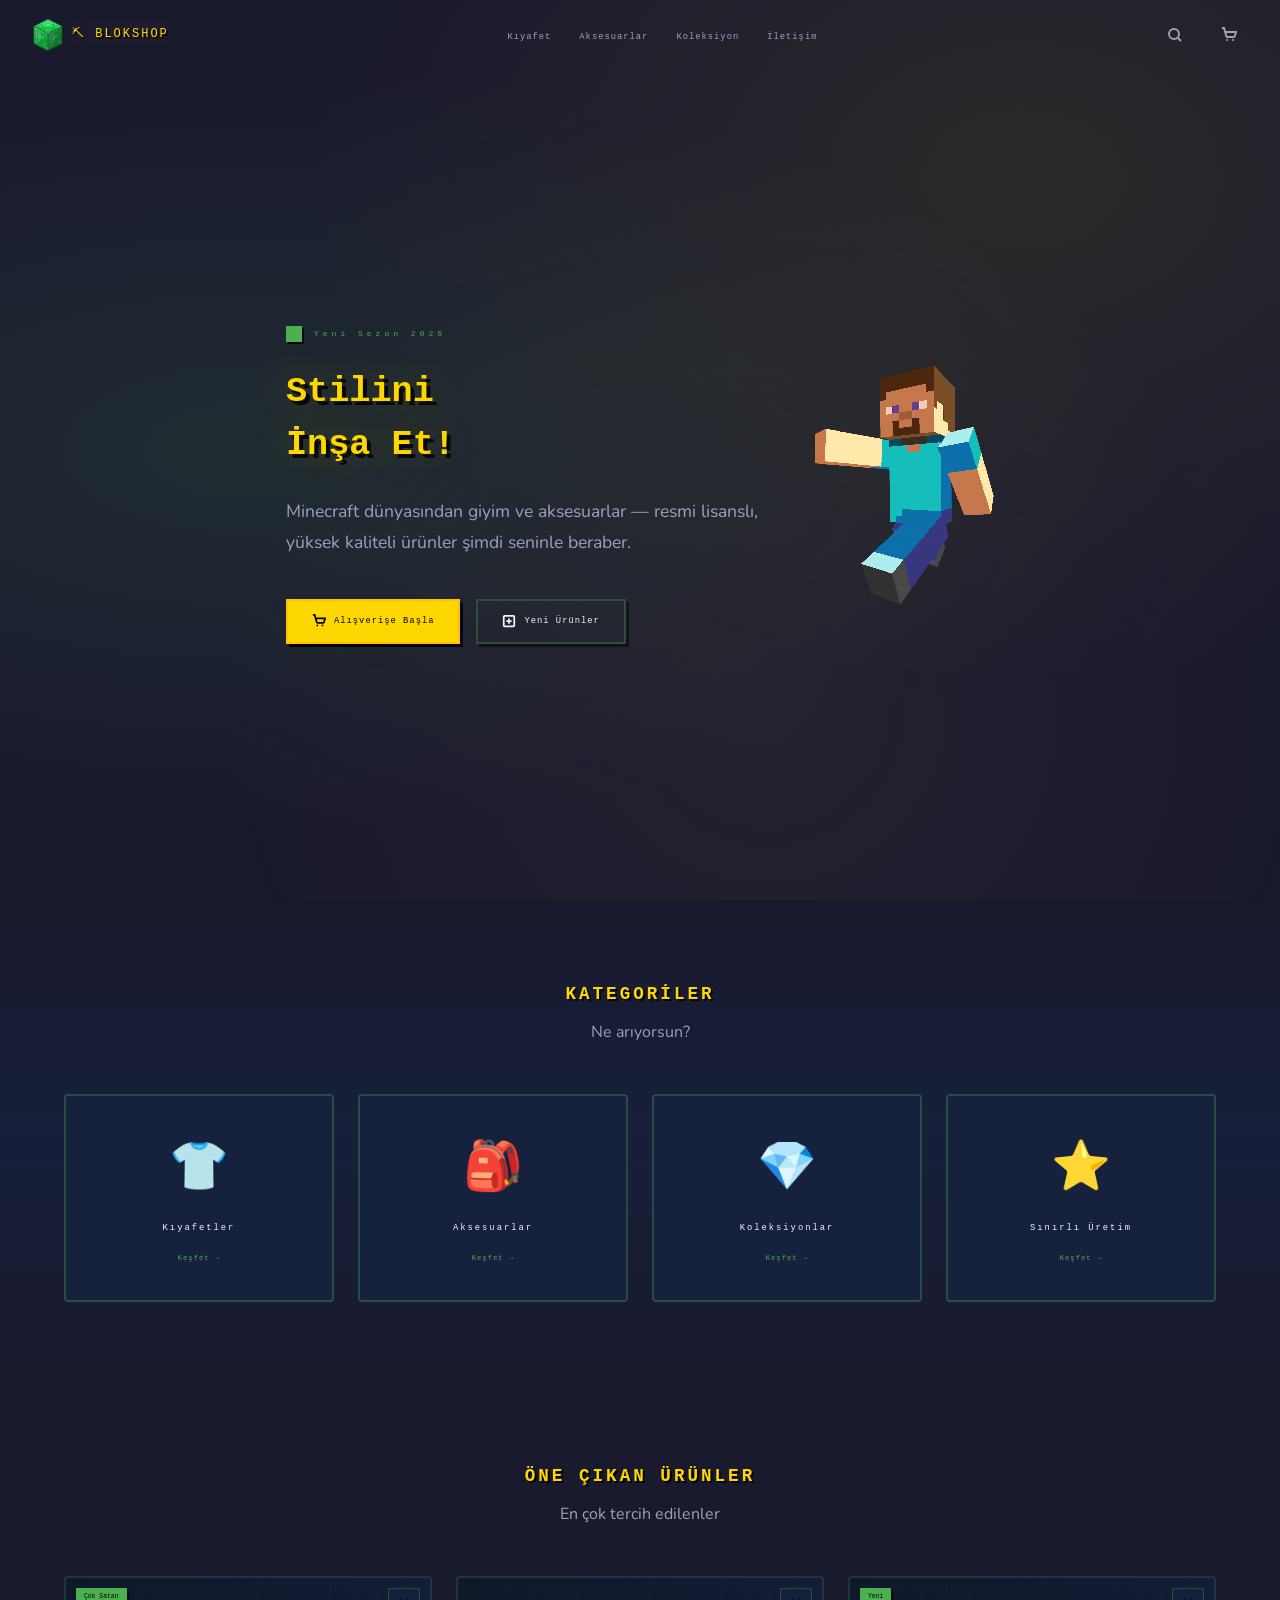
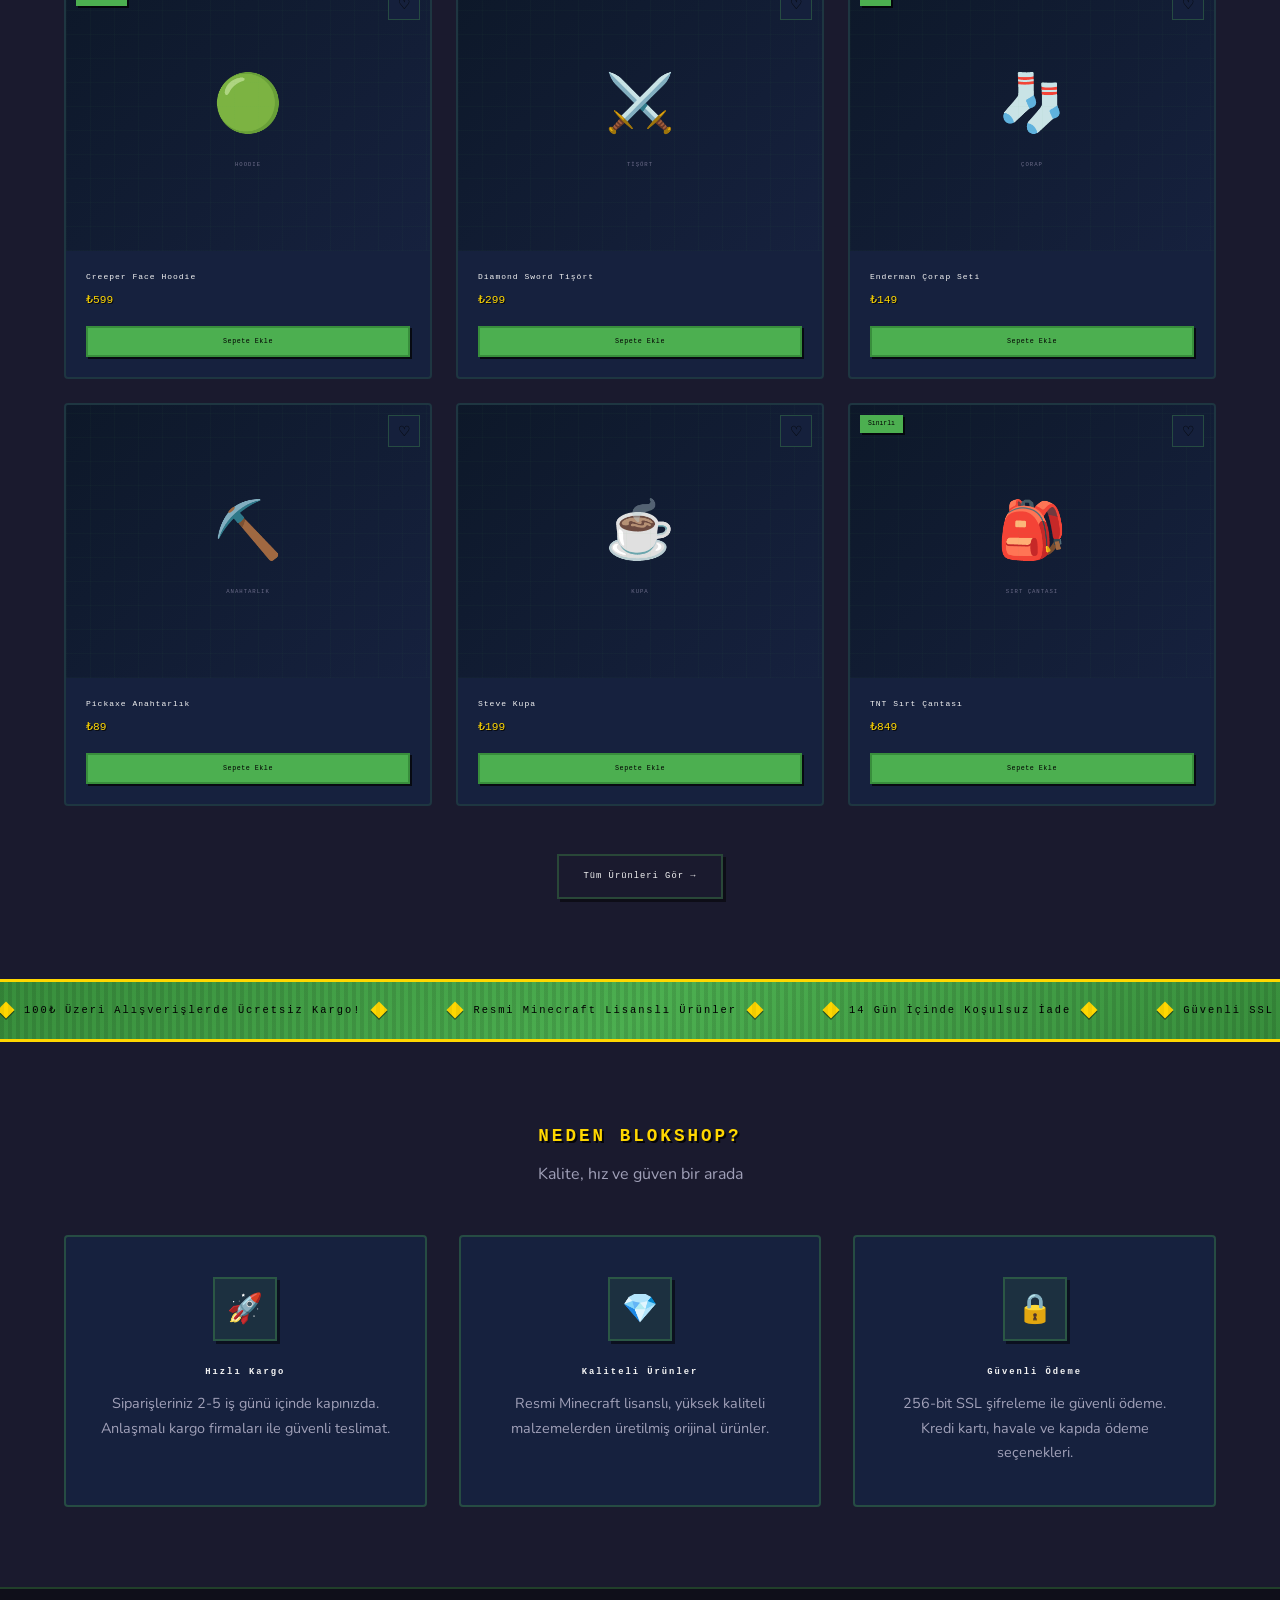
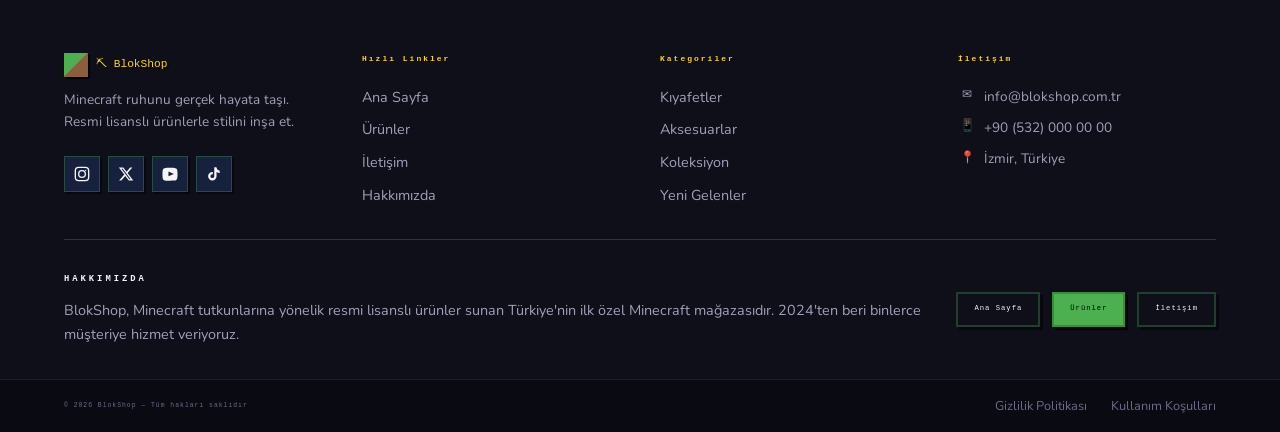
==== index.html @ ea0b8dc5 "Add files via upload" ====
<!DOCTYPE html>
<html lang="tr">
<head>
  <meta charset="UTF-8" />
  <meta name="viewport" content="width=device-width, initial-scale=1.0" />
  <title>BlokShop — Minecraft Temalı Mağaza</title>
  <meta name="description" content="Minecraft dünyasından ilham alınmış giyim ve aksesuarlar. T-shirt, hoodie, şapka, figür ve daha fazlası." />
  <link rel="preconnect" href="https://fonts.googleapis.com" />
  <link rel="preconnect" href="https://fonts.gstatic.com" crossorigin />
  <link href="https://fonts.googleapis.com/css2?family=Press+Start+2P&family=Nunito:wght@400;600;700;800&display=swap" rel="stylesheet" />
  <link rel="stylesheet" href="styles.css" />
</head>
<body id="page-home">

<!-- Pixel Block Rain Background -->
<div class="pixel-rain" aria-hidden="true"></div>

<!-- ===== NAVBAR ===== -->
<nav class="navbar">
  <a href="index.html" class="nav-logo" aria-label="BlokShop Ana Sayfa">
    <span class="logo-icon" aria-hidden="true"></span>
    ⛏ BLOKSHOP
  </a>

  <ul class="nav-links" role="navigation" aria-label="Ana menü">
    <li><a href="index.html#kategoriler">Kıyafet</a></li>
    <li><a href="index.html#kategoriler">Aksesuarlar</a></li>
    <li><a href="urunler.html">Koleksiyon</a></li>
    <li><a href="iletisim.html">İletişim</a></li>
  </ul>

  <div class="nav-actions">
    <button class="nav-btn" aria-label="Arama">
      <svg width="16" height="16" viewBox="0 0 16 16" fill="none" stroke="currentColor" stroke-width="2">
        <circle cx="7" cy="7" r="5"/><line x1="11" y1="11" x2="14" y2="14"/>
      </svg>
    </button>
    <button class="nav-btn" aria-label="Sepet">
      <svg width="16" height="16" viewBox="0 0 16 16" fill="none" stroke="currentColor" stroke-width="2">
        <path d="M1 1h2l2.4 8.4a1 1 0 0 0 1 .6h6.3a1 1 0 0 0 1-.7L15 5H4"/>
        <circle cx="6" cy="13" r="1" fill="currentColor" stroke="none"/>
        <circle cx="12" cy="13" r="1" fill="currentColor" stroke="none"/>
      </svg>
      <span class="cart-badge" style="display:none">0</span>
    </button>
    <button class="hamburger" aria-label="Menüyü aç/kapat" aria-expanded="false">
      <span></span><span></span><span></span>
    </button>
  </div>
</nav>

<!-- Mobile Nav -->
<div class="mobile-nav" role="navigation" aria-label="Mobil menü">
  <a href="index.html">Ana Sayfa</a>
  <a href="urunler.html">Ürünler</a>
  <a href="iletisim.html">İletişim</a>
</div>

<!-- ===== HERO ===== -->
<section class="hero">
  <div class="container">
    <div class="hero-content">
      <div class="hero-text">
        <p class="kicker">Yeni Sezon 2026</p>
        <h1 class="hero-title">Stilini<br>İnşa Et!</h1>
        <p class="hero-desc">
          Minecraft dünyasından giyim ve aksesuarlar — resmi lisanslı, yüksek kaliteli ürünler şimdi seninle beraber.
        </p>
        <div class="hero-actions">
          <a href="urunler.html" class="btn btn-gold">
            <svg width="14" height="14" viewBox="0 0 16 16" fill="none" stroke="currentColor" stroke-width="2"><path d="M1 1h2l2.4 8.4a1 1 0 0 0 1 .6h6.3a1 1 0 0 0 1-.7L15 5H4"/><circle cx="6" cy="13" r="1" fill="currentColor" stroke="none"/><circle cx="12" cy="13" r="1" fill="currentColor" stroke="none"/></svg>
            Alışverişe Başla
          </a>
          <a href="urunler.html" class="btn btn-outline">
            <svg width="14" height="14" viewBox="0 0 16 16" fill="none" stroke="currentColor" stroke-width="2"><rect x="2" y="2" width="12" height="12" rx="1"/><path d="M8 5v6M5 8h6"/></svg>
            Yeni Ürünler
          </a>
        </div>
      </div>

      <!-- Minecraft Character -->
      <div class="hero-character" aria-hidden="true">
        <img src="mc-char.png" alt="Minecraft Steve" class="mc-char-img">
      </div>
    </div>
  </div>
</section>

<!-- ===== KATEGORİLER ===== -->
<section class="categories" id="kategoriler">
  <div class="container">
    <h2 class="section-title">KATEGORİLER</h2>
    <p class="section-subtitle">Ne arıyorsun?</p>
    <div class="categories-grid">
      <a href="urunler.html?cat=kiyafet" class="category-card">
        <span class="category-icon">👕</span>
        <p class="category-name">Kıyafetler</p>
        <span class="category-link">Keşfet →</span>
      </a>
      <a href="urunler.html?cat=aksesuar" class="category-card">
        <span class="category-icon">🎒</span>
        <p class="category-name">Aksesuarlar</p>
        <span class="category-link">Keşfet →</span>
      </a>
      <a href="urunler.html?cat=koleksiyon" class="category-card">
        <span class="category-icon">💎</span>
        <p class="category-name">Koleksiyonlar</p>
        <span class="category-link">Keşfet →</span>
      </a>
      <a href="urunler.html" class="category-card">
        <span class="category-icon">⭐</span>
        <p class="category-name">Sınırlı Üretim</p>
        <span class="category-link">Keşfet →</span>
      </a>
    </div>
  </div>
</section>

<!-- ===== ÖNE ÇIKAN ÜRÜNLER ===== -->
<section class="featured-products" id="urunler">
  <div class="container">
    <h2 class="section-title">ÖNE ÇIKAN ÜRÜNLER</h2>
    <p class="section-subtitle">En çok tercih edilenler</p>
    <div class="products-grid">

      <article class="product-card">
        <div class="product-img-wrap">
          <div class="product-placeholder">
            <span>🟢</span>
            <span class="item-label">HOODIE</span>
          </div>
          <span class="product-badge">Çok Satan</span>
          <button class="product-favorite" aria-label="Favorilere ekle">♡</button>
        </div>
        <div class="product-info">
          <p class="product-name">Creeper Face Hoodie</p>
          <p class="product-price">₺599</p>
          <div class="product-actions">
            <button class="btn-add-cart">Sepete Ekle</button>
          </div>
        </div>
      </article>

      <article class="product-card">
        <div class="product-img-wrap">
          <div class="product-placeholder">
            <span>⚔️</span>
            <span class="item-label">TİŞÖRT</span>
          </div>
          <button class="product-favorite" aria-label="Favorilere ekle">♡</button>
        </div>
        <div class="product-info">
          <p class="product-name">Diamond Sword Tişört</p>
          <p class="product-price">₺299</p>
          <div class="product-actions">
            <button class="btn-add-cart">Sepete Ekle</button>
          </div>
        </div>
      </article>

      <article class="product-card">
        <div class="product-img-wrap">
          <div class="product-placeholder">
            <span>🧦</span>
            <span class="item-label">ÇORAP</span>
          </div>
          <span class="product-badge">Yeni</span>
          <button class="product-favorite" aria-label="Favorilere ekle">♡</button>
        </div>
        <div class="product-info">
          <p class="product-name">Enderman Çorap Seti</p>
          <p class="product-price">₺149</p>
          <div class="product-actions">
            <button class="btn-add-cart">Sepete Ekle</button>
          </div>
        </div>
      </article>

      <article class="product-card">
        <div class="product-img-wrap">
          <div class="product-placeholder">
            <span>⛏️</span>
            <span class="item-label">ANAHTARLIK</span>
          </div>
          <button class="product-favorite" aria-label="Favorilere ekle">♡</button>
        </div>
        <div class="product-info">
          <p class="product-name">Pickaxe Anahtarlık</p>
          <p class="product-price">₺89</p>
          <div class="product-actions">
            <button class="btn-add-cart">Sepete Ekle</button>
          </div>
        </div>
      </article>

      <article class="product-card">
        <div class="product-img-wrap">
          <div class="product-placeholder">
            <span>☕</span>
            <span class="item-label">KUPA</span>
          </div>
          <button class="product-favorite" aria-label="Favorilere ekle">♡</button>
        </div>
        <div class="product-info">
          <p class="product-name">Steve Kupa</p>
          <p class="product-price">₺199</p>
          <div class="product-actions">
            <button class="btn-add-cart">Sepete Ekle</button>
          </div>
        </div>
      </article>

      <article class="product-card">
        <div class="product-img-wrap">
          <div class="product-placeholder">
            <span>🎒</span>
            <span class="item-label">SIRT ÇANTASI</span>
          </div>
          <span class="product-badge">Sınırlı</span>
          <button class="product-favorite" aria-label="Favorilere ekle">♡</button>
        </div>
        <div class="product-info">
          <p class="product-name">TNT Sırt Çantası</p>
          <p class="product-price">₺849</p>
          <div class="product-actions">
            <button class="btn-add-cart">Sepete Ekle</button>
          </div>
        </div>
      </article>

    </div>

    <div style="text-align:center; margin-top:3rem;">
      <a href="urunler.html" class="btn btn-outline">Tüm Ürünleri Gör →</a>
    </div>
  </div>
</section>

<!-- ===== OFFER BANNER ===== -->
<div class="offer-banner" aria-label="Kampanya">
  <div class="marquee-wrap">
    <div class="marquee-inner">
      <span class="marquee-text"><span class="marquee-star"></span>100₺ Üzeri Alışverişlerde Ücretsiz Kargo!<span class="marquee-star"></span></span>
      <span class="marquee-text"><span class="marquee-star"></span>Resmi Minecraft Lisanslı Ürünler<span class="marquee-star"></span></span>
      <span class="marquee-text"><span class="marquee-star"></span>14 Gün İçinde Koşulsuz İade<span class="marquee-star"></span></span>
      <span class="marquee-text"><span class="marquee-star"></span>Güvenli SSL Ödeme<span class="marquee-star"></span></span>
    </div>
    <div class="marquee-inner" aria-hidden="true">
      <span class="marquee-text"><span class="marquee-star"></span>100₺ Üzeri Alışverişlerde Ücretsiz Kargo!<span class="marquee-star"></span></span>
      <span class="marquee-text"><span class="marquee-star"></span>Resmi Minecraft Lisanslı Ürünler<span class="marquee-star"></span></span>
      <span class="marquee-text"><span class="marquee-star"></span>14 Gün İçinde Koşulsuz İade<span class="marquee-star"></span></span>
      <span class="marquee-text"><span class="marquee-star"></span>Güvenli SSL Ödeme<span class="marquee-star"></span></span>
    </div>
  </div>
</div>

<!-- ===== NEDEN BİZ ===== -->
<section class="features">
  <div class="container">
    <h2 class="section-title">NEDEN BLOKSHOP?</h2>
    <p class="section-subtitle">Kalite, hız ve güven bir arada</p>
    <div class="features-grid">
      <div class="feature-card">
        <div class="feature-icon">🚀</div>
        <h3 class="feature-title">Hızlı Kargo</h3>
        <p class="feature-desc">Siparişleriniz 2-5 iş günü içinde kapınızda. Anlaşmalı kargo firmaları ile güvenli teslimat.</p>
      </div>
      <div class="feature-card">
        <div class="feature-icon">💎</div>
        <h3 class="feature-title">Kaliteli Ürünler</h3>
        <p class="feature-desc">Resmi Minecraft lisanslı, yüksek kaliteli malzemelerden üretilmiş orijinal ürünler.</p>
      </div>
      <div class="feature-card">
        <div class="feature-icon">🔒</div>
        <h3 class="feature-title">Güvenli Ödeme</h3>
        <p class="feature-desc">256-bit SSL şifreleme ile güvenli ödeme. Kredi kartı, havale ve kapıda ödeme seçenekleri.</p>
      </div>
    </div>
  </div>
</section>

<!-- ===== FOOTER ===== -->
<footer>
  <div class="container">
    <div class="footer-main">
      <!-- Kolon 1: Logo + Sosyal -->
      <div>
        <div class="footer-logo">
          <span class="logo-icon" aria-hidden="true"></span>
          ⛏ BlokShop
        </div>
        <p class="footer-tagline">Minecraft ruhunu gerçek hayata taşı. Resmi lisanslı ürünlerle stilini inşa et.</p>
        <div class="footer-social">
          <a href="#" class="social-btn" aria-label="Instagram">
            <svg width="16" height="16" viewBox="0 0 24 24" fill="none" stroke="currentColor" stroke-width="2"><rect x="2" y="2" width="20" height="20" rx="5"/><circle cx="12" cy="12" r="5"/><circle cx="17.5" cy="6.5" r="1" fill="currentColor" stroke="none"/></svg>
          </a>
          <a href="#" class="social-btn" aria-label="Twitter/X">
            <svg width="16" height="16" viewBox="0 0 24 24" fill="currentColor"><path d="M18.244 2.25h3.308l-7.227 8.26 8.502 11.24H16.17l-5.214-6.817L4.99 21.75H1.68l7.73-8.835L1.254 2.25H8.08l4.713 6.231zm-1.161 17.52h1.833L7.084 4.126H5.117z"/></svg>
          </a>
          <a href="#" class="social-btn" aria-label="YouTube">
            <svg width="16" height="16" viewBox="0 0 24 24" fill="currentColor"><path d="M23 7s-.3-2-1.2-2.8c-1.1-1.2-2.4-1.2-3-1.3C16.6 2.8 12 2.8 12 2.8s-4.6 0-6.8.2c-.6 0-1.9.1-3 1.3C1.3 5 1 7 1 7S.7 9.3.7 11.5v2.1C.7 15.8 1 18 1 18s.3 2 1.2 2.8c1.1 1.2 2.6 1.1 3.3 1.2C7.5 22.1 12 22.1 12 22.1s4.6 0 6.8-.2c.6-.1 1.9-.1 3-1.3.9-.8 1.2-2.8 1.2-2.8s.3-2.3.3-4.5v-2.1C23.3 9.3 23 7 23 7zM9.7 15.5V8.4l8.1 3.6-8.1 3.5z"/></svg>
          </a>
          <a href="#" class="social-btn" aria-label="TikTok">
            <svg width="16" height="16" viewBox="0 0 24 24" fill="currentColor"><path d="M19.59 6.69a4.83 4.83 0 0 1-3.77-4.25V2h-3.45v13.67a2.89 2.89 0 0 1-2.88 2.5 2.89 2.89 0 0 1-2.89-2.89 2.89 2.89 0 0 1 2.89-2.89c.28 0 .54.04.79.1V9.01a6.27 6.27 0 0 0-.79-.05 6.34 6.34 0 0 0-6.34 6.34 6.34 6.34 0 0 0 6.34 6.34 6.34 6.34 0 0 0 6.33-6.34V9.01a8.16 8.16 0 0 0 4.77 1.52V7.08a4.85 4.85 0 0 1-1-.39z"/></svg>
          </a>
        </div>
      </div>

      <!-- Kolon 2: Hızlı Linkler -->
      <div>
        <h3 class="footer-col-title">Hızlı Linkler</h3>
        <nav class="footer-links" aria-label="Hızlı linkler">
          <a href="index.html">Ana Sayfa</a>
          <a href="urunler.html">Ürünler</a>
          <a href="iletisim.html">İletişim</a>
          <a href="#">Hakkımızda</a>
        </nav>
      </div>

      <!-- Kolon 3: Kategoriler -->
      <div>
        <h3 class="footer-col-title">Kategoriler</h3>
        <nav class="footer-links" aria-label="Kategoriler">
          <a href="urunler.html">Kıyafetler</a>
          <a href="urunler.html">Aksesuarlar</a>
          <a href="urunler.html">Koleksiyon</a>
          <a href="urunler.html">Yeni Gelenler</a>
        </nav>
      </div>

      <!-- Kolon 4: İletişim -->
      <div>
        <h3 class="footer-col-title">İletişim</h3>
        <div class="footer-contact-item">
          <span class="icon">✉</span>
          info@blokshop.com.tr
        </div>
        <div class="footer-contact-item">
          <span class="icon">📱</span>
          +90 (532) 000 00 00
        </div>
        <div class="footer-contact-item">
          <span class="icon">📍</span>
          İzmir, Türkiye
        </div>
      </div>
    </div>

    <!-- Hakkımızda -->
    <div class="footer-about">
      <div class="footer-about-inner">
        <div class="footer-about-text">
          <h4 class="footer-about-title">HAKKIMIZDA</h4>
          <p class="footer-about-desc">BlokShop, Minecraft tutkunlarına yönelik resmi lisanslı ürünler sunan Türkiye'nin ilk özel Minecraft mağazasıdır. 2024'ten beri binlerce müşteriye hizmet veriyoruz.</p>
        </div>
        <div class="footer-about-btns">
          <a href="index.html" class="btn btn-outline btn-sm">Ana Sayfa</a>
          <a href="urunler.html" class="btn btn-primary btn-sm">Ürünler</a>
          <a href="iletisim.html" class="btn btn-outline btn-sm">İletişim</a>
        </div>
      </div>
    </div>
  </div>

  <!-- Copyright -->
  <div class="footer-bottom">
    <div class="container">
      <div class="footer-bottom-inner">
        <span class="footer-copyright">© 2026 BlokShop — Tüm hakları saklıdır</span>
        <nav class="footer-legal" aria-label="Yasal linkler">
          <a href="#">Gizlilik Politikası</a>
          <a href="#">Kullanım Koşulları</a>
        </nav>
      </div>
    </div>
  </div>
</footer>

<script src="main.js"></script>
</body>
</html>
---- styles.css ----
/* ===== CSS CUSTOM PROPERTIES ===== */
:root {
  --color-primary: #4CAF50;
  --color-primary-dark: #388E3C;
  --color-primary-light: #81C784;
  --color-earth: #8B5E3C;
  --color-earth-dark: #6D4C41;
  --color-gold: #FFD700;
  --color-gold-dark: #FFC107;
  --color-bg: #1a1a2e;
  --color-bg-card: #16213e;
  --color-bg-card-hover: #1e2d50;
  --color-bg-nav: rgba(22, 33, 62, 0.95);
  --color-bg-footer: #0f0f1a;
  --color-bg-footer-bottom: #0a0a12;
  --color-text: #F5F5F5;
  --color-text-muted: #a0a0b8;
  --color-text-dim: #6b6b88;
  --color-border: rgba(76, 175, 80, 0.3);
  --color-border-gold: rgba(255, 215, 0, 0.6);
  --color-shadow: rgba(0, 0, 0, 0.5);
  --color-glow-green: rgba(76, 175, 80, 0.4);
  --color-glow-gold: rgba(255, 215, 0, 0.4);

  --font-pixel: 'Pixelify Sans', monospace;
  --font-body: 'Nunito', sans-serif;

  --radius-sm: 4px;
  --radius-md: 8px;
  --radius-lg: 12px;

  --transition-fast: 0.15s ease;
  --transition-med: 0.3s ease;
  --transition-slow: 0.5s ease;

  --nav-height: 70px;
}

/* ===== RESET & BASE ===== */
*, *::before, *::after {
  box-sizing: border-box;
  margin: 0;
  padding: 0;
}

html {
  scroll-behavior: smooth;
}

body {
  font-family: var(--font-body);
  background-color: var(--color-bg);
  color: var(--color-text);
  line-height: 1.6;
  overflow-x: hidden;
}

a {
  color: inherit;
  text-decoration: none;
}

img {
  max-width: 100%;
  display: block;
}

button {
  cursor: pointer;
  font-family: var(--font-body);
  border: none;
  outline: none;
}

ul {
  list-style: none;
}

/* ===== PIXEL BLOCK RAIN ANIMATION ===== */
.pixel-rain {
  position: fixed;
  top: 0;
  left: 0;
  width: 100%;
  height: 100%;
  pointer-events: none;
  z-index: 0;
  overflow: hidden;
}

.pixel-block {
  position: absolute;
  width: 24px;
  height: 24px;
  image-rendering: pixelated;
  opacity: 0;
  animation: fall linear infinite;
}

.pixel-block.emerald {
  background-image: url('images/block-emerald.png');
  background-size: cover;
  background-repeat: no-repeat;
  filter: drop-shadow(0 0 6px rgba(80, 200, 120, 0.8));
}
.pixel-block.iron {
  background-image: url('images/block-iron.png');
  background-size: cover;
  background-repeat: no-repeat;
filter: drop-shadow(0 0 6px rgba(200, 200, 200, 0.8));
}
.pixel-block.diamond {
  background-image: url('images/block-diamond.png');
  background-size: cover;
  background-repeat: no-repeat;
  filter: drop-shadow(0 0 6px rgba(0, 188, 212, 0.8));
}
.pixel-block.netherite {
  background-image: url('images/block-netherite.png');
  background-size: cover;
  background-repeat: no-repeat;
  filter: drop-shadow(0 0 6px rgba(80, 60, 80, 0.9));
}
.pixel-block.gold {
  background-image: url('images/block-gold.png');
  background-size: cover;
  background-repeat: no-repeat;
  filter: drop-shadow(0 0 6px rgba(255, 215, 0, 0.8));
}

@keyframes fall {
  0% { transform: translateY(-50px) rotate(0deg); opacity: 0; }
  5% { opacity: 0.7; }
  95% { opacity: 0.7; }
  100% { transform: translateY(110vh) rotate(360deg); opacity: 0; }
}

/* ===== NAVBAR ===== */
.navbar {
  position: fixed;
  top: 0;
  left: 0;
  right: 0;
  z-index: 1000;
  height: var(--nav-height);
  display: flex;
  align-items: center;
  padding: 0 2rem;
  transition: background-color var(--transition-med), backdrop-filter var(--transition-med), box-shadow var(--transition-med);
  background-color: transparent;
}

.navbar.scrolled {
  background-color: var(--color-bg-nav);
  backdrop-filter: blur(12px);
  box-shadow: 0 2px 20px rgba(0,0,0,0.5), 0 1px 0 var(--color-border);
}

.nav-logo {
  font-family: var(--font-pixel);
  font-size: 0.75rem;
  color: var(--color-gold);
  text-shadow: 2px 2px 0 rgba(0,0,0,0.8), 0 0 20px var(--color-glow-gold);
  letter-spacing: 2px;
  flex-shrink: 0;
  display: flex;
  align-items: center;
  gap: 0.5rem;
  transition: transform var(--transition-fast);
}

.nav-logo:hover {
  transform: scale(1.05);
}

.nav-logo .logo-icon {
  width: 32px;
  height: 32px;
  display: inline-block;
  background-image: url('images/block-emerald.png');
  background-size: cover;
  background-repeat: no-repeat;
  drop-shadow: 2px 2px 0 #000;
  flex-shrink: 0;
}

.nav-links {
  display: flex;
  align-items: center;
  gap: 0.25rem;
  margin: 0 auto;
}

.nav-links a {
  font-family: var(--font-pixel);
  font-size: 0.55rem;
  color: var(--color-text-muted);
  padding: 0.5rem 0.75rem;
  border-radius: var(--radius-sm);
  transition: color var(--transition-fast), background-color var(--transition-fast);
  letter-spacing: 1px;
  white-space: nowrap;
  position: relative;
}

.nav-links a::after {
  content: '';
  position: absolute;
  bottom: -2px;
  left: 50%;
  transform: translateX(-50%) scaleX(0);
  width: 80%;
  height: 2px;
  background: var(--color-primary);
  transition: transform var(--transition-fast);
}

.nav-links a:hover,
.nav-links a.active {
  color: var(--color-primary);
  background-color: rgba(76, 175, 80, 0.1);
}

.nav-links a.active::after {
  transform: translateX(-50%) scaleX(1);
}

.nav-actions {
  display: flex;
  align-items: center;
  gap: 1rem;
  flex-shrink: 0;
}

.nav-btn {
  background: none;
  color: var(--color-text-muted);
  font-size: 1.1rem;
  width: 38px;
  height: 38px;
  display: flex;
  align-items: center;
  justify-content: center;
  border-radius: var(--radius-sm);
  transition: color var(--transition-fast), background-color var(--transition-fast);
  position: relative;
}

.nav-btn:hover {
  color: var(--color-primary);
  background: rgba(76, 175, 80, 0.1);
}

.cart-badge {
  position: absolute;
  top: 2px;
  right: 2px;
  background: var(--color-primary);
  color: #fff;
  font-family: var(--font-pixel);
  font-size: 0.45rem;
  width: 16px;
  height: 16px;
  border-radius: 0;
  display: flex;
  align-items: center;
  justify-content: center;
  border: 1px solid #000;
}

.hamburger {
  display: none;
  flex-direction: column;
  gap: 5px;
  background: none;
  padding: 8px;
  border-radius: var(--radius-sm);
}

.hamburger span {
  display: block;
  width: 22px;
  height: 2px;
  background: var(--color-text);
  transition: transform var(--transition-med), opacity var(--transition-med);
}

.hamburger.open span:nth-child(1) { transform: translateY(7px) rotate(45deg); }
.hamburger.open span:nth-child(2) { opacity: 0; }
.hamburger.open span:nth-child(3) { transform: translateY(-7px) rotate(-45deg); }

/* Mobile Nav Overlay */
.mobile-nav {
  display: none;
  position: fixed;
  top: var(--nav-height);
  left: 0;
  right: 0;
  background: var(--color-bg-nav);
  backdrop-filter: blur(12px);
  padding: 1.5rem;
  z-index: 999;
  border-bottom: 1px solid var(--color-border);
  flex-direction: column;
  gap: 0.5rem;
  transform: translateY(-10px);
  opacity: 0;
  transition: transform var(--transition-med), opacity var(--transition-med);
  pointer-events: none;
}

.mobile-nav.open {
  display: flex;
  transform: translateY(0);
  opacity: 1;
  pointer-events: all;
}

.mobile-nav a {
  font-family: var(--font-pixel);
  font-size: 0.6rem;
  color: var(--color-text-muted);
  padding: 0.75rem 1rem;
  border-radius: var(--radius-sm);
  border: 1px solid transparent;
  transition: all var(--transition-fast);
  letter-spacing: 1px;
}

.mobile-nav a:hover,
.mobile-nav a.active {
  color: var(--color-primary);
  border-color: var(--color-border);
  background: rgba(76, 175, 80, 0.08);
}

/* ===== PIXEL BUTTONS ===== */
.btn {
  font-family: var(--font-pixel);
  font-size: 0.55rem;
  letter-spacing: 1px;
  padding: 0.85rem 1.5rem;
  border-radius: 0;
  display: inline-flex;
  align-items: center;
  gap: 0.5rem;
  transition: transform var(--transition-fast), box-shadow var(--transition-fast), background-color var(--transition-fast);
  position: relative;
  cursor: pointer;
  border: 2px solid transparent;
}

.btn:active {
  transform: scale(0.95) !important;
}

.btn-primary {
  background: var(--color-primary);
  color: #000;
  border-color: var(--color-primary-dark);
  box-shadow: 3px 3px 0 rgba(0,0,0,0.8);
}

.btn-primary:hover {
  background: var(--color-primary-light);
  transform: translateY(-2px);
  box-shadow: 3px 5px 0 rgba(0,0,0,0.8);
}

.btn-gold {
  background: var(--color-gold);
  color: #000;
  border-color: var(--color-gold-dark);
  box-shadow: 3px 3px 0 rgba(0,0,0,0.8);
}

.btn-gold:hover {
  background: #ffe033;
  transform: translateY(-2px);
  box-shadow: 3px 5px 0 rgba(0,0,0,0.8);
}

.btn-outline {
  background: transparent;
  color: var(--color-text);
  border-color: var(--color-border);
  box-shadow: 3px 3px 0 rgba(0,0,0,0.5);
}

.btn-outline:hover {
  border-color: var(--color-primary);
  color: var(--color-primary);
  transform: translateY(-2px);
  box-shadow: 3px 5px 0 rgba(0,0,0,0.5);
}

.btn-sm {
  font-size: 0.45rem;
  padding: 0.6rem 1rem;
}

/* ===== SECTION COMMONS ===== */
section {
  position: relative;
  z-index: 1;
}

.container {
  max-width: 1200px;
  margin: 0 auto;
  padding: 0 1.5rem;
}

.section-title {
  font-family: var(--font-pixel);
  font-size: clamp(0.7rem, 2vw, 1.1rem);
  color: var(--color-gold);
  text-align: center;
  letter-spacing: 3px;
  text-shadow: 2px 2px 0 rgba(0,0,0,0.8);
  margin-bottom: 0.75rem;
}

.section-subtitle {
  font-family: var(--font-body);
  font-size: 1rem;
  color: var(--color-text-muted);
  text-align: center;
  margin-bottom: 3rem;
}

/* ===== HERO ===== */
.hero {
  min-height: 100vh;
  display: flex;
  align-items: center;
  position: relative;
  overflow: hidden;
  padding-top: var(--nav-height);
}

.hero::before {
  content: '';
  position: absolute;
  inset: 0;
  background: radial-gradient(ellipse at 20% 50%, rgba(76, 175, 80, 0.12) 0%, transparent 60%),
              radial-gradient(ellipse at 80% 20%, rgba(255, 215, 0, 0.08) 0%, transparent 50%),
              radial-gradient(ellipse at 60% 80%, rgba(139, 94, 60, 0.1) 0%, transparent 50%);
  z-index: 0;
}

.hero-content {
  position: relative;
  z-index: 2;
  display: grid;
  grid-template-columns: 1fr auto;
  gap: 3rem;
  align-items: center;
  padding: 4rem 0;
}

.hero-text .kicker {
  font-family: var(--font-pixel);
  font-size: 0.5rem;
  color: var(--color-primary);
  letter-spacing: 4px;
  margin-bottom: 1.5rem;
  display: flex;
  align-items: center;
  gap: 0.75rem;
}

.hero-text .kicker::before {
  content: '';
  display: inline-block;
  width: 16px;
  height: 16px;
  background: var(--color-primary);
  box-shadow: 2px 2px 0 rgba(0,0,0,0.8);
}

.hero-title {
  font-family: var(--font-pixel);
  font-size: clamp(1.2rem, 4vw, 2.2rem);
  color: var(--color-gold);
  line-height: 1.5;
  text-shadow: 4px 4px 0 rgba(0,0,0,0.8), 0 0 40px rgba(255, 215, 0, 0.3);
  margin-bottom: 1.5rem;
  animation: heroTitleGlow 3s ease-in-out infinite alternate;
}

@keyframes heroTitleGlow {
  from { text-shadow: 4px 4px 0 rgba(0,0,0,0.8), 0 0 20px rgba(255, 215, 0, 0.2); }
  to { text-shadow: 4px 4px 0 rgba(0,0,0,0.8), 0 0 50px rgba(255, 215, 0, 0.5); }
}

.hero-desc {
  font-size: 1.1rem;
  color: var(--color-text-muted);
  max-width: 480px;
  margin-bottom: 2.5rem;
  line-height: 1.8;
}

.hero-actions {
  display: flex;
  gap: 1rem;
  flex-wrap: wrap;
}

/* Minecraft CSS Character */
.hero-character {
  display: flex;
  flex-direction: column;
  align-items: center;
  animation: characterFloat 3s ease-in-out infinite;
  flex-shrink: 0;
}

@keyframes characterFloat {
  0%, 100% { transform: translateY(0); }
  50% { transform: translateY(-15px); }
}

.mc-char-img {
  width: 180px;
  height: auto;
  image-rendering: pixelated;
}

/* ===== CATEGORIES ===== */
.categories {
  padding: 5rem 0;
  background: linear-gradient(180deg, transparent, rgba(22, 33, 62, 0.8), transparent);
}

.categories-grid {
  display: grid;
  grid-template-columns: repeat(4, 1fr);
  gap: 1.5rem;
}

.category-card {
  background: var(--color-bg-card);
  border: 2px solid var(--color-border);
  border-radius: var(--radius-sm);
  padding: 2rem 1.5rem;
  text-align: center;
  transition: transform var(--transition-med), border-color var(--transition-med), box-shadow var(--transition-med), background-color var(--transition-med);
  cursor: pointer;
  position: relative;
  overflow: hidden;
}

.category-card::before {
  content: '';
  position: absolute;
  inset: 0;
  background: linear-gradient(135deg, rgba(76, 175, 80, 0.05), transparent);
  opacity: 0;
  transition: opacity var(--transition-med);
}

.category-card:hover {
  transform: translateY(-8px);
  border-color: var(--color-primary);
  box-shadow: 0 8px 30px var(--color-glow-green), 4px 4px 0 rgba(0,0,0,0.5);
  background-color: var(--color-bg-card-hover);
}

.category-card:hover::before {
  opacity: 1;
}

.category-icon {
  font-size: 3rem;
  margin-bottom: 1rem;
  display: block;
}

.category-name {
  font-family: var(--font-pixel);
  font-size: 0.55rem;
  color: var(--color-text);
  letter-spacing: 2px;
  margin-bottom: 0.5rem;
}

.category-link {
  font-family: var(--font-pixel);
  font-size: 0.45rem;
  color: var(--color-primary);
  letter-spacing: 1px;
  transition: gap var(--transition-fast);
  display: inline-flex;
  align-items: center;
  gap: 0.4rem;
}

.category-card:hover .category-link {
  gap: 0.7rem;
}

/* ===== PRODUCTS ===== */
.featured-products {
  padding: 5rem 0;
}

.products-grid {
  display: grid;
  grid-template-columns: repeat(3, 1fr);
  gap: 1.5rem;
}

.product-card {
  background: var(--color-bg-card);
  border: 2px solid rgba(76, 175, 80, 0.15);
  border-radius: var(--radius-sm);
  overflow: hidden;
  transition: transform var(--transition-med), border-color var(--transition-med), box-shadow var(--transition-med);
  position: relative;
}

.product-card:hover {
  transform: translateY(-4px) scale(1.01);
  border-color: var(--color-gold);
  box-shadow: 0 0 0 1px var(--color-gold-dark), 0 8px 30px var(--color-glow-gold), 4px 4px 0 rgba(0,0,0,0.5);
}

.product-img {
  width: 100%;
  aspect-ratio: 4/3;
  object-fit: cover;
  display: block;
  transition: transform var(--transition-slow);
  background: linear-gradient(135deg, var(--color-bg-card-hover), #0d1829);
  position: relative;
}

.product-img-wrap {
  position: relative;
  overflow: hidden;
}

.product-badge {
  position: absolute;
  top: 10px;
  left: 10px;
  background: var(--color-primary);
  color: #000;
  font-family: var(--font-pixel);
  font-size: 0.4rem;
  padding: 4px 8px;
  z-index: 2;
  box-shadow: 2px 2px 0 rgba(0,0,0,0.7);
}

.product-favorite {
  position: absolute;
  top: 10px;
  right: 10px;
  width: 32px;
  height: 32px;
  background: rgba(22, 33, 62, 0.9);
  border: 1px solid var(--color-border);
  border-radius: 0;
  display: flex;
  align-items: center;
  justify-content: center;
  font-size: 0.9rem;
  transition: all var(--transition-fast);
  z-index: 2;
  cursor: pointer;
}

.product-favorite:hover, .product-favorite.active {
  background: rgba(220, 53, 69, 0.2);
  border-color: #dc3545;
  color: #dc3545;
}

.product-card:hover .product-img {
  transform: scale(1.05);
}

.product-info {
  padding: 1.25rem;
}

.product-name {
  font-family: var(--font-pixel);
  font-size: 0.5rem;
  color: var(--color-text);
  letter-spacing: 1px;
  margin-bottom: 0.5rem;
  line-height: 1.6;
}

.product-price {
  font-family: var(--font-pixel);
  font-size: 0.7rem;
  color: var(--color-gold);
  margin-bottom: 1rem;
  text-shadow: 1px 1px 0 rgba(0,0,0,0.8);
}

.product-actions {
  display: flex;
  gap: 0.5rem;
}

.btn-add-cart {
  flex: 1;
  background: var(--color-primary);
  color: #000;
  font-family: var(--font-pixel);
  font-size: 0.42rem;
  padding: 0.6rem 0.75rem;
  border: 2px solid var(--color-primary-dark);
  box-shadow: 2px 2px 0 rgba(0,0,0,0.7);
  transition: all var(--transition-fast);
  cursor: pointer;
  letter-spacing: 0.5px;
}

.btn-add-cart:hover {
  background: var(--color-primary-light);
  transform: translateY(-1px);
  box-shadow: 2px 3px 0 rgba(0,0,0,0.7);
}

.btn-add-cart:active {
  transform: scale(0.97);
}

/* Product placeholder images */
.product-placeholder {
  width: 100%;
  aspect-ratio: 4/3;
  display: flex;
  align-items: center;
  justify-content: center;
  flex-direction: column;
  gap: 0.75rem;
  background: linear-gradient(135deg, #0d1829 0%, #16213e 100%);
  font-size: 3.5rem;
  position: relative;
  overflow: hidden;
}

.product-placeholder::before {
  content: '';
  position: absolute;
  inset: 0;
  background:
    repeating-linear-gradient(0deg, rgba(76,175,80,0.03) 0px, rgba(76,175,80,0.03) 1px, transparent 1px, transparent 24px),
    repeating-linear-gradient(90deg, rgba(76,175,80,0.03) 0px, rgba(76,175,80,0.03) 1px, transparent 1px, transparent 24px);
}

.product-placeholder .item-label {
  font-family: var(--font-pixel);
  font-size: 0.35rem;
  color: var(--color-text-dim);
  letter-spacing: 1px;
  z-index: 1;
}

/* ===== OFFER BANNER ===== */
.offer-banner {
  background: linear-gradient(135deg, var(--color-primary-dark), var(--color-primary), var(--color-primary-dark));
  border-top: 3px solid var(--color-gold);
  border-bottom: 3px solid var(--color-gold);
  padding: 1.25rem 0;
  overflow: hidden;
  position: relative;
}

.offer-banner::before,
.offer-banner::after {
  content: '';
  position: absolute;
  inset: 0;
  background: repeating-linear-gradient(
    90deg,
    rgba(0,0,0,0.05) 0px,
    rgba(0,0,0,0.05) 4px,
    transparent 4px,
    transparent 8px
  );
}

.marquee-wrap {
  display: flex;
  gap: 0;
  animation: marquee 20s linear infinite;
  white-space: nowrap;
}

.marquee-inner {
  display: flex;
  gap: 4rem;
  flex-shrink: 0;
  padding-right: 4rem;
}

.marquee-text {
  font-family: var(--font-pixel);
  font-size: 0.65rem;
  color: #000;
  letter-spacing: 2px;
  display: inline-flex;
  align-items: center;
  gap: 0.75rem;
}

.marquee-star {
  display: inline-block;
  width: 12px;
  height: 12px;
  background: var(--color-gold);
  transform: rotate(45deg);
  box-shadow: 1px 1px 0 rgba(0,0,0,0.5);
  flex-shrink: 0;
}

@keyframes marquee {
  from { transform: translateX(0); }
  to { transform: translateX(-50%); }
}

/* ===== FEATURES ===== */
.features {
  padding: 5rem 0;
}

.features-grid {
  display: grid;
  grid-template-columns: repeat(3, 1fr);
  gap: 2rem;
}

.feature-card {
  background: var(--color-bg-card);
  border: 2px solid var(--color-border);
  border-radius: var(--radius-sm);
  padding: 2.5rem 2rem;
  text-align: center;
  transition: border-color var(--transition-med), box-shadow var(--transition-med);
}

.feature-card:hover {
  border-color: var(--color-primary);
  box-shadow: 0 4px 20px var(--color-glow-green);
}

.feature-icon {
  width: 64px;
  height: 64px;
  margin: 0 auto 1.5rem;
  display: flex;
  align-items: center;
  justify-content: center;
  font-size: 1.8rem;
  background: rgba(76, 175, 80, 0.1);
  border: 2px solid var(--color-border);
  box-shadow: 3px 3px 0 rgba(0,0,0,0.5);
  position: relative;
}

.feature-title {
  font-family: var(--font-pixel);
  font-size: 0.55rem;
  color: var(--color-text);
  letter-spacing: 2px;
  margin-bottom: 0.75rem;
}

.feature-desc {
  font-size: 0.9rem;
  color: var(--color-text-muted);
  line-height: 1.7;
}

/* ===== FOOTER ===== */
footer {
  background: var(--color-bg-footer);
  border-top: 2px solid var(--color-border);
  position: relative;
  z-index: 1;
}

.footer-main {
  padding: 4rem 0 2rem;
  display: grid;
  grid-template-columns: repeat(4, 1fr);
  gap: 2.5rem;
}

.footer-logo {
  font-family: var(--font-pixel);
  font-size: 0.7rem;
  color: var(--color-gold);
  display: flex;
  align-items: center;
  gap: 0.5rem;
  margin-bottom: 0.75rem;
  text-shadow: 2px 2px 0 rgba(0,0,0,0.8);
}

.footer-logo .logo-icon {
  width: 24px;
  height: 24px;
  background: linear-gradient(135deg, #4CAF50 50%, #8B5E3C 50%);
  box-shadow: 2px 2px 0 rgba(0,0,0,0.8);
  flex-shrink: 0;
}

.footer-tagline {
  font-size: 0.85rem;
  color: var(--color-text-muted);
  margin-bottom: 1.5rem;
  line-height: 1.6;
}

.footer-social {
  display: flex;
  gap: 0.5rem;
}

.social-btn {
  width: 36px;
  height: 36px;
  background: var(--color-bg-card);
  border: 1px solid var(--color-border);
  display: flex;
  align-items: center;
  justify-content: center;
  font-size: 0.85rem;
  transition: all var(--transition-fast);
  cursor: pointer;
  box-shadow: 2px 2px 0 rgba(0,0,0,0.5);
}

.social-btn:hover {
  background: var(--color-primary);
  border-color: var(--color-primary);
  color: #000;
  transform: translateY(-2px);
}

.footer-col-title {
  font-family: var(--font-pixel);
  font-size: 0.5rem;
  color: var(--color-gold);
  letter-spacing: 2px;
  margin-bottom: 1.25rem;
  text-shadow: 1px 1px 0 rgba(0,0,0,0.8);
}

.footer-links {
  display: flex;
  flex-direction: column;
  gap: 0.6rem;
}

.footer-links a {
  font-size: 0.9rem;
  color: var(--color-text-muted);
  transition: color var(--transition-fast), padding-left var(--transition-fast);
}

.footer-links a:hover {
  color: var(--color-primary);
  padding-left: 4px;
}

.footer-contact-item {
  display: flex;
  align-items: flex-start;
  gap: 0.5rem;
  font-size: 0.85rem;
  color: var(--color-text-muted);
  margin-bottom: 0.6rem;
  transition: color var(--transition-fast);
}

.footer-contact-item:hover {
  color: var(--color-primary);
}

.footer-contact-item .icon {
  flex-shrink: 0;
  width: 18px;
  height: 18px;
  display: flex;
  align-items: center;
  justify-content: center;
  font-size: 0.75rem;
}

/* Footer About */
.footer-about {
  border-top: 1px solid var(--color-border);
  padding: 2rem 0;
}

.footer-about-inner {
  display: flex;
  align-items: center;
  gap: 2rem;
  flex-wrap: wrap;
}

.footer-about-text {
  flex: 1;
  min-width: 280px;
}

.footer-about-title {
  font-family: var(--font-pixel);
  font-size: 0.55rem;
  color: var(--color-text);
  letter-spacing: 3px;
  margin-bottom: 0.75rem;
}

.footer-about-desc {
  font-size: 0.9rem;
  color: var(--color-text-muted);
  line-height: 1.7;
}

.footer-about-btns {
  display: flex;
  gap: 0.75rem;
  flex-wrap: wrap;
}

/* Footer Bottom */
.footer-bottom {
  background: var(--color-bg-footer-bottom);
  border-top: 1px solid rgba(76, 175, 80, 0.15);
  padding: 1rem 0;
}

.footer-bottom-inner {
  display: flex;
  align-items: center;
  justify-content: space-between;
  gap: 1rem;
  flex-wrap: wrap;
}

.footer-copyright {
  font-family: var(--font-pixel);
  font-size: 0.4rem;
  color: var(--color-text-dim);
  letter-spacing: 1px;
}

.footer-legal {
  display: flex;
  gap: 1.5rem;
}

.footer-legal a {
  font-size: 0.8rem;
  color: var(--color-text-dim);
  transition: color var(--transition-fast);
}

.footer-legal a:hover {
  color: var(--color-primary);
}

/* ===== PRODUCTS PAGE ===== */
.page-header {
  padding: 7rem 0 3rem;
  text-align: center;
  background: linear-gradient(180deg, rgba(76, 175, 80, 0.05), transparent);
  border-bottom: 1px solid var(--color-border);
}

.page-header-title {
  font-family: var(--font-pixel);
  font-size: clamp(0.9rem, 3vw, 1.5rem);
  color: var(--color-gold);
  letter-spacing: 4px;
  text-shadow: 3px 3px 0 rgba(0,0,0,0.8);
  margin-bottom: 1rem;
}

.page-header-sub {
  font-size: 1rem;
  color: var(--color-text-muted);
}

/* Filter Bar */
.filter-bar {
  padding: 2rem 0;
  display: flex;
  align-items: center;
  justify-content: space-between;
  gap: 1.5rem;
  flex-wrap: wrap;
  position: sticky;
  top: var(--nav-height);
  background: var(--color-bg);
  z-index: 100;
  border-bottom: 1px solid var(--color-border);
}

.filter-btns {
  display: flex;
  gap: 0.5rem;
  overflow-x: auto;
  -webkit-overflow-scrolling: touch;
  scrollbar-width: none;
  flex-shrink: 0;
}

.filter-btns::-webkit-scrollbar { display: none; }

.filter-btn {
  font-family: var(--font-pixel);
  font-size: 0.45rem;
  padding: 0.6rem 1rem;
  background: var(--color-bg-card);
  color: var(--color-text-muted);
  border: 2px solid var(--color-border);
  box-shadow: 2px 2px 0 rgba(0,0,0,0.5);
  transition: all var(--transition-fast);
  white-space: nowrap;
  cursor: pointer;
  letter-spacing: 1px;
}

.filter-btn:hover {
  border-color: var(--color-primary);
  color: var(--color-primary);
}

.filter-btn.active {
  background: var(--color-primary);
  color: #000;
  border-color: var(--color-primary-dark);
  box-shadow: 2px 2px 0 rgba(0,0,0,0.7), 0 0 12px var(--color-glow-green);
}

.sort-select {
  font-family: var(--font-pixel);
  font-size: 0.4rem;
  background: var(--color-bg-card);
  color: var(--color-text);
  border: 2px solid var(--color-border);
  padding: 0.6rem 1rem;
  cursor: pointer;
  outline: none;
  box-shadow: 2px 2px 0 rgba(0,0,0,0.5);
  letter-spacing: 1px;
  flex-shrink: 0;
}

.sort-select option {
  background: var(--color-bg-card);
}

/* All Products Grid */
.all-products {
  padding: 3rem 0 5rem;
}

.products-grid-4 {
  display: grid;
  grid-template-columns: repeat(4, 1fr);
  gap: 1.25rem;
}

.category-badge {
  display: inline-block;
  font-family: var(--font-pixel);
  font-size: 0.38rem;
  background: rgba(76, 175, 80, 0.15);
  color: var(--color-primary);
  border: 1px solid var(--color-border);
  padding: 3px 8px;
  margin-bottom: 0.5rem;
  letter-spacing: 1px;
}

/* Pagination */
.pagination {
  display: flex;
  align-items: center;
  justify-content: center;
  gap: 0.5rem;
  padding: 2rem 0 4rem;
}

.page-btn {
  width: 40px;
  height: 40px;
  font-family: var(--font-pixel);
  font-size: 0.5rem;
  background: var(--color-bg-card);
  color: var(--color-text-muted);
  border: 2px solid var(--color-border);
  display: flex;
  align-items: center;
  justify-content: center;
  cursor: pointer;
  box-shadow: 2px 2px 0 rgba(0,0,0,0.5);
  transition: all var(--transition-fast);
}

.page-btn:hover {
  border-color: var(--color-primary);
  color: var(--color-primary);
}

.page-btn.active {
  background: var(--color-primary);
  color: #000;
  border-color: var(--color-primary-dark);
}

/* ===== CONTACT PAGE ===== */
.contact-section {
  padding: 3rem 0 5rem;
}

.contact-grid {
  display: grid;
  grid-template-columns: 1fr 1.5fr;
  gap: 4rem;
  align-items: start;
}

.contact-info-title {
  font-family: var(--font-pixel);
  font-size: 0.65rem;
  color: var(--color-gold);
  letter-spacing: 2px;
  margin-bottom: 2rem;
  text-shadow: 1px 1px 0 rgba(0,0,0,0.8);
}

.contact-item {
  display: flex;
  align-items: flex-start;
  gap: 1rem;
  margin-bottom: 1.5rem;
  transition: color var(--transition-fast);
  cursor: pointer;
}

.contact-item:hover .contact-item-text {
  color: var(--color-primary);
}

.contact-item-icon {
  width: 48px;
  height: 48px;
  background: var(--color-bg-card);
  border: 2px solid var(--color-border);
  display: flex;
  align-items: center;
  justify-content: center;
  font-size: 1.2rem;
  flex-shrink: 0;
  box-shadow: 3px 3px 0 rgba(0,0,0,0.5);
  transition: border-color var(--transition-fast), box-shadow var(--transition-fast);
}

.contact-item:hover .contact-item-icon {
  border-color: var(--color-primary);
  box-shadow: 3px 3px 0 rgba(0,0,0,0.5), 0 0 12px var(--color-glow-green);
}

.contact-item-label {
  font-family: var(--font-pixel);
  font-size: 0.42rem;
  color: var(--color-text-muted);
  letter-spacing: 1px;
  margin-bottom: 0.3rem;
}

.contact-item-text {
  font-size: 0.95rem;
  color: var(--color-text);
  transition: color var(--transition-fast);
}

.contact-social {
  margin-top: 2.5rem;
}

.contact-social-title {
  font-family: var(--font-pixel);
  font-size: 0.45rem;
  color: var(--color-text-muted);
  letter-spacing: 2px;
  margin-bottom: 1rem;
}

.social-row {
  display: flex;
  gap: 0.75rem;
}

.social-link {
  width: 44px;
  height: 44px;
  background: var(--color-bg-card);
  border: 2px solid var(--color-border);
  display: flex;
  align-items: center;
  justify-content: center;
  font-size: 1rem;
  transition: all var(--transition-fast);
  box-shadow: 3px 3px 0 rgba(0,0,0,0.5);
  cursor: pointer;
}

.social-link:hover {
  border-color: var(--color-primary);
  color: var(--color-primary);
  transform: translateY(-2px);
  box-shadow: 3px 5px 0 rgba(0,0,0,0.5);
}

/* Contact Form */
.contact-form-wrap {
  background: var(--color-bg-card);
  border: 2px solid var(--color-border);
  padding: 2.5rem;
  box-shadow: 6px 6px 0 rgba(0,0,0,0.5);
}

.form-title {
  font-family: var(--font-pixel);
  font-size: 0.6rem;
  color: var(--color-gold);
  letter-spacing: 2px;
  margin-bottom: 2rem;
  text-shadow: 1px 1px 0 rgba(0,0,0,0.8);
}

.form-group {
  margin-bottom: 1.5rem;
}

.form-label {
  font-family: var(--font-pixel);
  font-size: 0.4rem;
  color: var(--color-text-muted);
  letter-spacing: 1px;
  display: block;
  margin-bottom: 0.6rem;
}

.form-input,
.form-select,
.form-textarea {
  width: 100%;
  background: var(--color-bg);
  border: 2px solid var(--color-border);
  color: var(--color-text);
  padding: 0.85rem 1rem;
  font-family: var(--font-body);
  font-size: 0.95rem;
  transition: border-color var(--transition-fast), box-shadow var(--transition-fast);
  outline: none;
  border-radius: 0;
}

.form-input:focus,
.form-select:focus,
.form-textarea:focus {
  border-color: var(--color-primary);
  box-shadow: 0 0 0 3px var(--color-glow-green);
}

.form-select {
  cursor: pointer;
  appearance: none;
  background-image: url("data:image/svg+xml,%3Csvg xmlns='http://www.w3.org/2000/svg' width='12' height='8' viewBox='0 0 12 8'%3E%3Cpath d='M1 1l5 5 5-5' stroke='%234CAF50' stroke-width='2' fill='none'/%3E%3C/svg%3E");
  background-repeat: no-repeat;
  background-position: right 1rem center;
  padding-right: 2.5rem;
}

.form-select option {
  background: var(--color-bg-card);
}

.form-textarea {
  height: 120px;
  resize: vertical;
  min-height: 100px;
}

.form-success {
  display: none;
  text-align: center;
  padding: 3rem;
}

.form-success.show {
  display: block;
}

.form-success-icon {
  font-size: 3rem;
  margin-bottom: 1rem;
}

.form-success-title {
  font-family: var(--font-pixel);
  font-size: 0.6rem;
  color: var(--color-primary);
  letter-spacing: 2px;
  margin-bottom: 1rem;
}

.form-success-text {
  font-size: 1rem;
  color: var(--color-text-muted);
}

/* FAQ */
.faq-section {
  padding: 4rem 0 5rem;
  background: linear-gradient(180deg, transparent, rgba(22, 33, 62, 0.5), transparent);
}

.faq-list {
  max-width: 800px;
  margin: 0 auto;
  display: flex;
  flex-direction: column;
  gap: 1rem;
}

.faq-item {
  background: var(--color-bg-card);
  border: 2px solid var(--color-border);
  overflow: hidden;
  transition: border-color var(--transition-fast);
}

.faq-item.open {
  border-color: var(--color-primary);
}

.faq-question {
  display: flex;
  align-items: center;
  justify-content: space-between;
  padding: 1.25rem 1.5rem;
  cursor: pointer;
  user-select: none;
  gap: 1rem;
}

.faq-question-text {
  font-family: 'Pixelify Sans', var(--font-pixel);
  font-size: 0.85rem;
  color: #111;
  letter-spacing: 1px;
  line-height: 1.7;
}

.faq-arrow {
  width: 24px;
  height: 24px;
  background: var(--color-border);
  display: flex;
  align-items: center;
  justify-content: center;
  font-size: 0.75rem;
  flex-shrink: 0;
  transition: transform var(--transition-med), background-color var(--transition-fast);
  color: var(--color-primary);
}

.faq-item.open .faq-arrow {
  transform: rotate(180deg);
  background: var(--color-primary);
  color: #000;
}

.faq-answer {
  max-height: 0;
  overflow: hidden;
  transition: max-height var(--transition-slow), padding var(--transition-med);
  padding: 0 1.5rem;
}

.faq-item.open .faq-answer {
  max-height: 200px;
  padding: 0 1.5rem 1.25rem;
}

.faq-answer-text {
  font-size: 0.95rem;
  color: #fff;
  line-height: 1.7;
  border-left: 3px solid var(--color-primary);
  padding-left: 1rem;
}

/* ===== SCROLL TO TOP ===== */
.scroll-top {
  position: fixed;
  bottom: 2rem;
  right: 2rem;
  width: 44px;
  height: 44px;
  background: var(--color-primary);
  border: 2px solid var(--color-primary-dark);
  box-shadow: 3px 3px 0 rgba(0,0,0,0.7);
  display: flex;
  align-items: center;
  justify-content: center;
  cursor: pointer;
  z-index: 500;
  font-size: 1rem;
  color: #000;
  opacity: 0;
  transform: translateY(10px);
  transition: opacity var(--transition-med), transform var(--transition-med);
}

.scroll-top.show {
  opacity: 1;
  transform: translateY(0);
}

.scroll-top:hover {
  background: var(--color-primary-light);
  transform: translateY(-2px);
}

/* ===== NOTIFICATION TOAST ===== */
.toast {
  position: fixed;
  bottom: 2rem;
  left: 50%;
  transform: translateX(-50%) translateY(20px);
  background: var(--color-bg-card);
  border: 2px solid var(--color-primary);
  box-shadow: 4px 4px 0 rgba(0,0,0,0.7), 0 0 20px var(--color-glow-green);
  padding: 0.85rem 1.5rem;
  font-family: var(--font-pixel);
  font-size: 0.45rem;
  color: var(--color-primary);
  letter-spacing: 1px;
  z-index: 2000;
  opacity: 0;
  transition: all var(--transition-med);
  white-space: nowrap;
}

.toast.show {
  opacity: 1;
  transform: translateX(-50%) translateY(0);
}

/* ===== RESPONSIVE ===== */
@media (max-width: 1200px) {
  .categories-grid { grid-template-columns: repeat(2, 1fr); }
  .products-grid { grid-template-columns: repeat(2, 1fr); }
  .products-grid-4 { grid-template-columns: repeat(3, 1fr); }
  .footer-main { grid-template-columns: repeat(2, 1fr); }
}

@media (max-width: 768px) {
  :root { --nav-height: 60px; }

  .nav-links { display: none; }
  .hamburger { display: flex; }

  .hero-content {
    grid-template-columns: 1fr;
    text-align: center;
    padding: 3rem 0;
  }

  .hero-character {
    display: none;
  }

  .hero-text .kicker {
    justify-content: center;
  }

  .hero-actions { justify-content: center; }
  .hero-desc { margin-left: auto; margin-right: auto; }

  .categories-grid { grid-template-columns: repeat(2, 1fr); }
  .products-grid { grid-template-columns: 1fr; }
  .products-grid-4 { grid-template-columns: repeat(2, 1fr); }
  .features-grid { grid-template-columns: 1fr; }
  .footer-main { grid-template-columns: 1fr; gap: 2rem; padding: 3rem 0 1.5rem; }
  .contact-grid { grid-template-columns: 1fr; gap: 2.5rem; }
  .footer-about-inner { flex-direction: column; }
  .filter-bar { flex-direction: column; align-items: flex-start; }
}

@media (max-width: 480px) {
  .categories-grid { grid-template-columns: 1fr; }
  .products-grid-4 { grid-template-columns: 1fr; }
  .footer-bottom-inner { flex-direction: column; text-align: center; }
  .hero-title { font-size: 1rem; }
  .hero-actions { flex-direction: column; width: 100%; }
  .hero-actions .btn { width: 100%; justify-content: center; }
  .contact-form-wrap { padding: 1.5rem; }
}
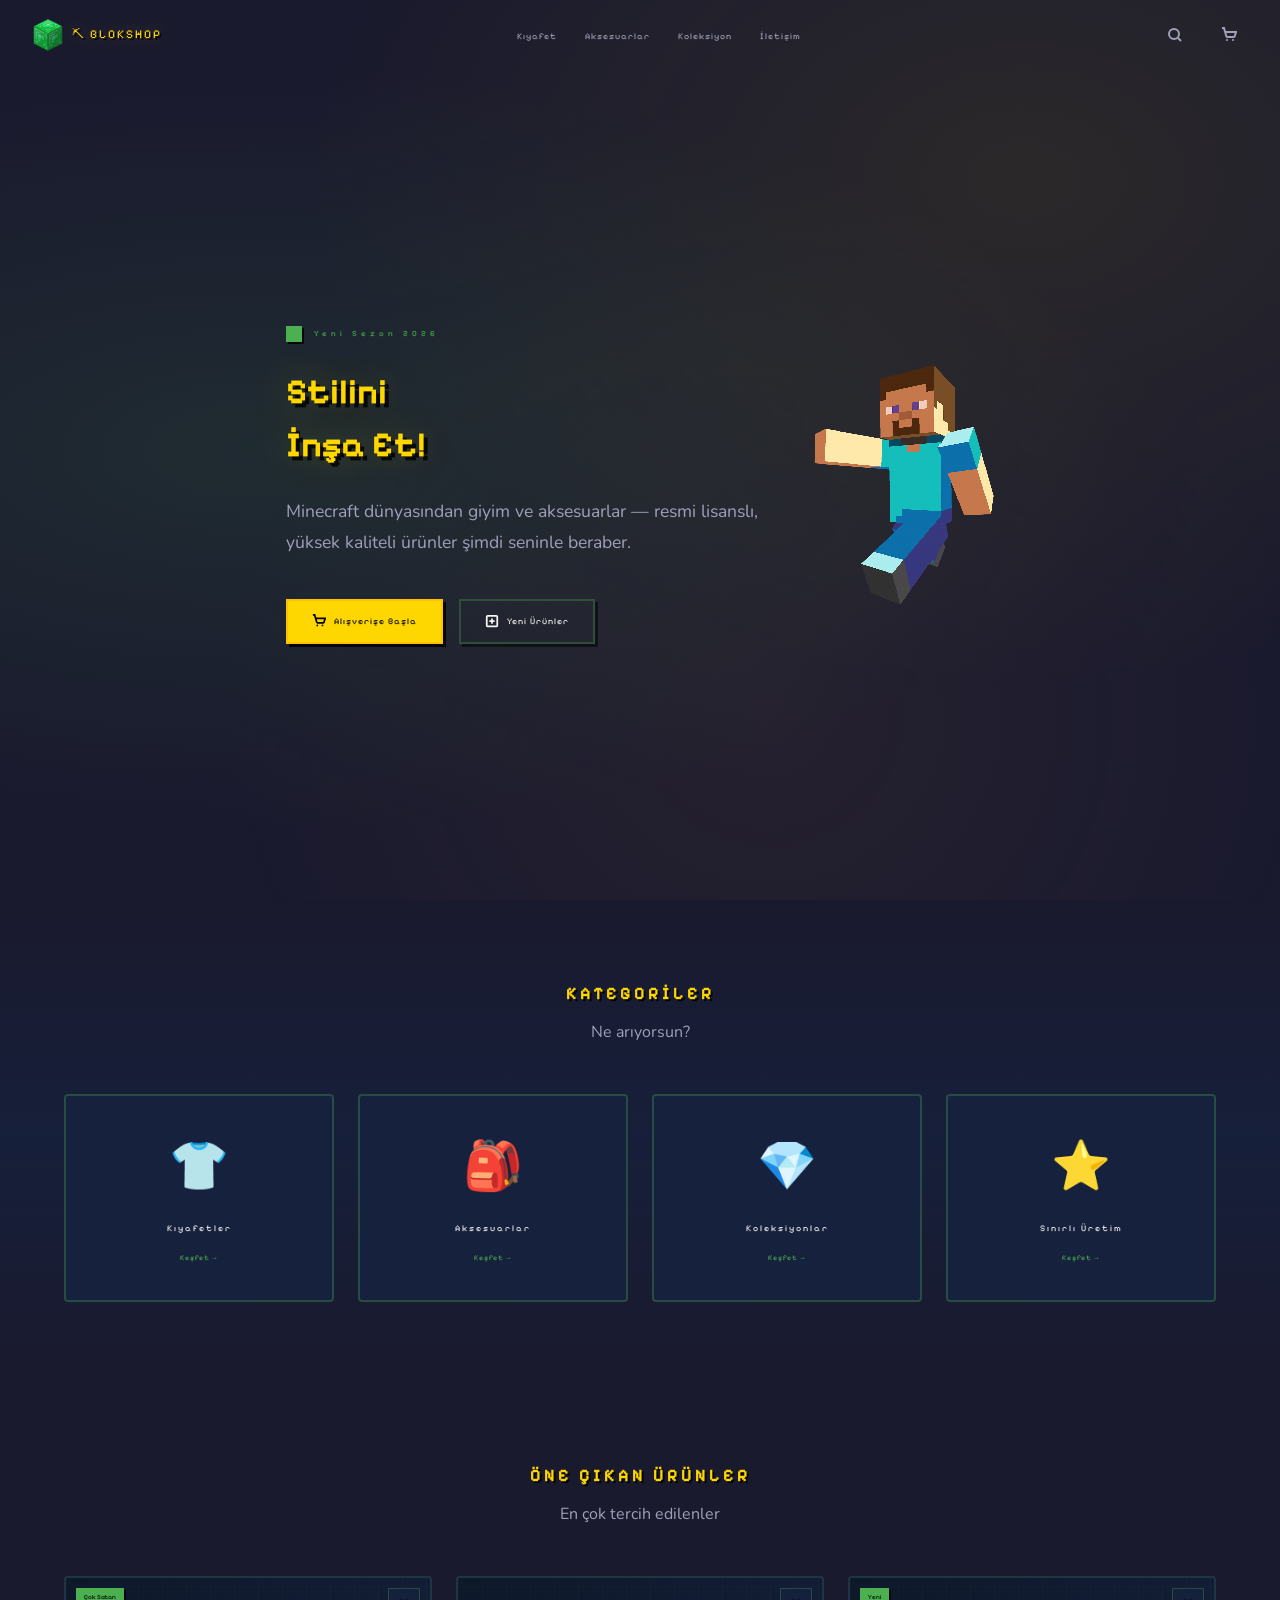
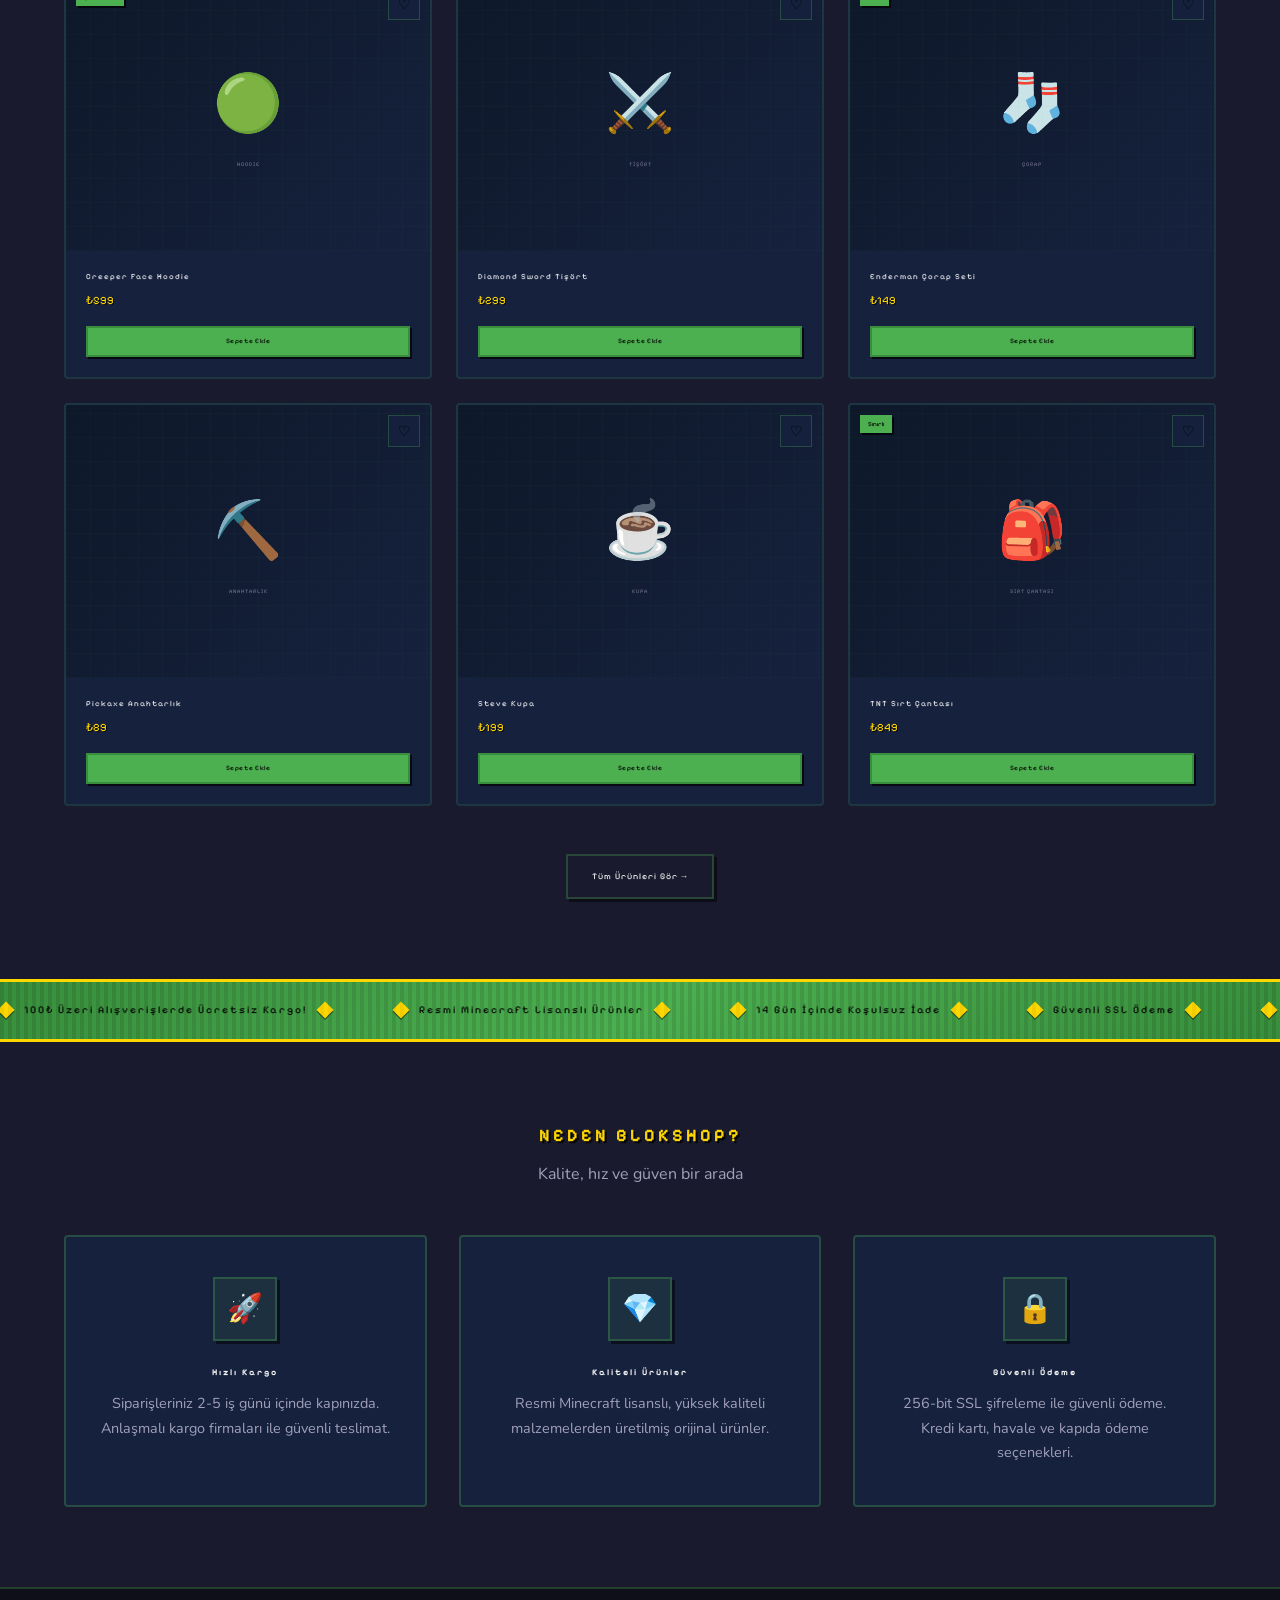
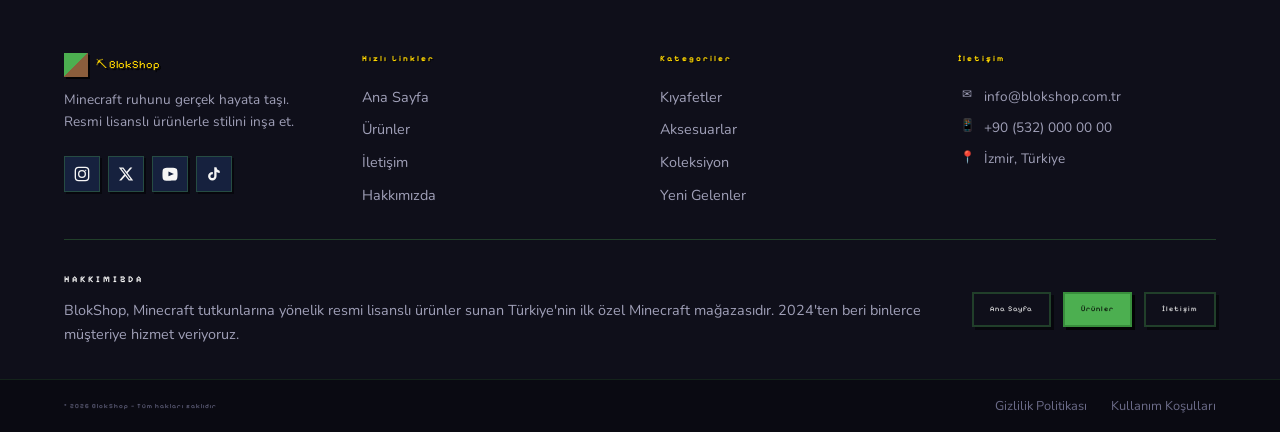
==== commit 0e3c760f: "Update index.html font" ====
--- a/index.html
+++ b/index.html
@@ -7,7 +7,7 @@
   <meta name="description" content="Minecraft dünyasından ilham alınmış giyim ve aksesuarlar. T-shirt, hoodie, şapka, figür ve daha fazlası." />
   <link rel="preconnect" href="https://fonts.googleapis.com" />
   <link rel="preconnect" href="https://fonts.gstatic.com" crossorigin />
-  <link href="https://fonts.googleapis.com/css2?family=Press+Start+2P&family=Nunito:wght@400;600;700;800&display=swap" rel="stylesheet" />
+  <link href="https://fonts.googleapis.com/css2?family=Pixelify+Sans&family=Nunito:wght@400;600;700;800&display=swap" rel="stylesheet" />
   <link rel="stylesheet" href="styles.css" />
 </head>
 <body id="page-home">
